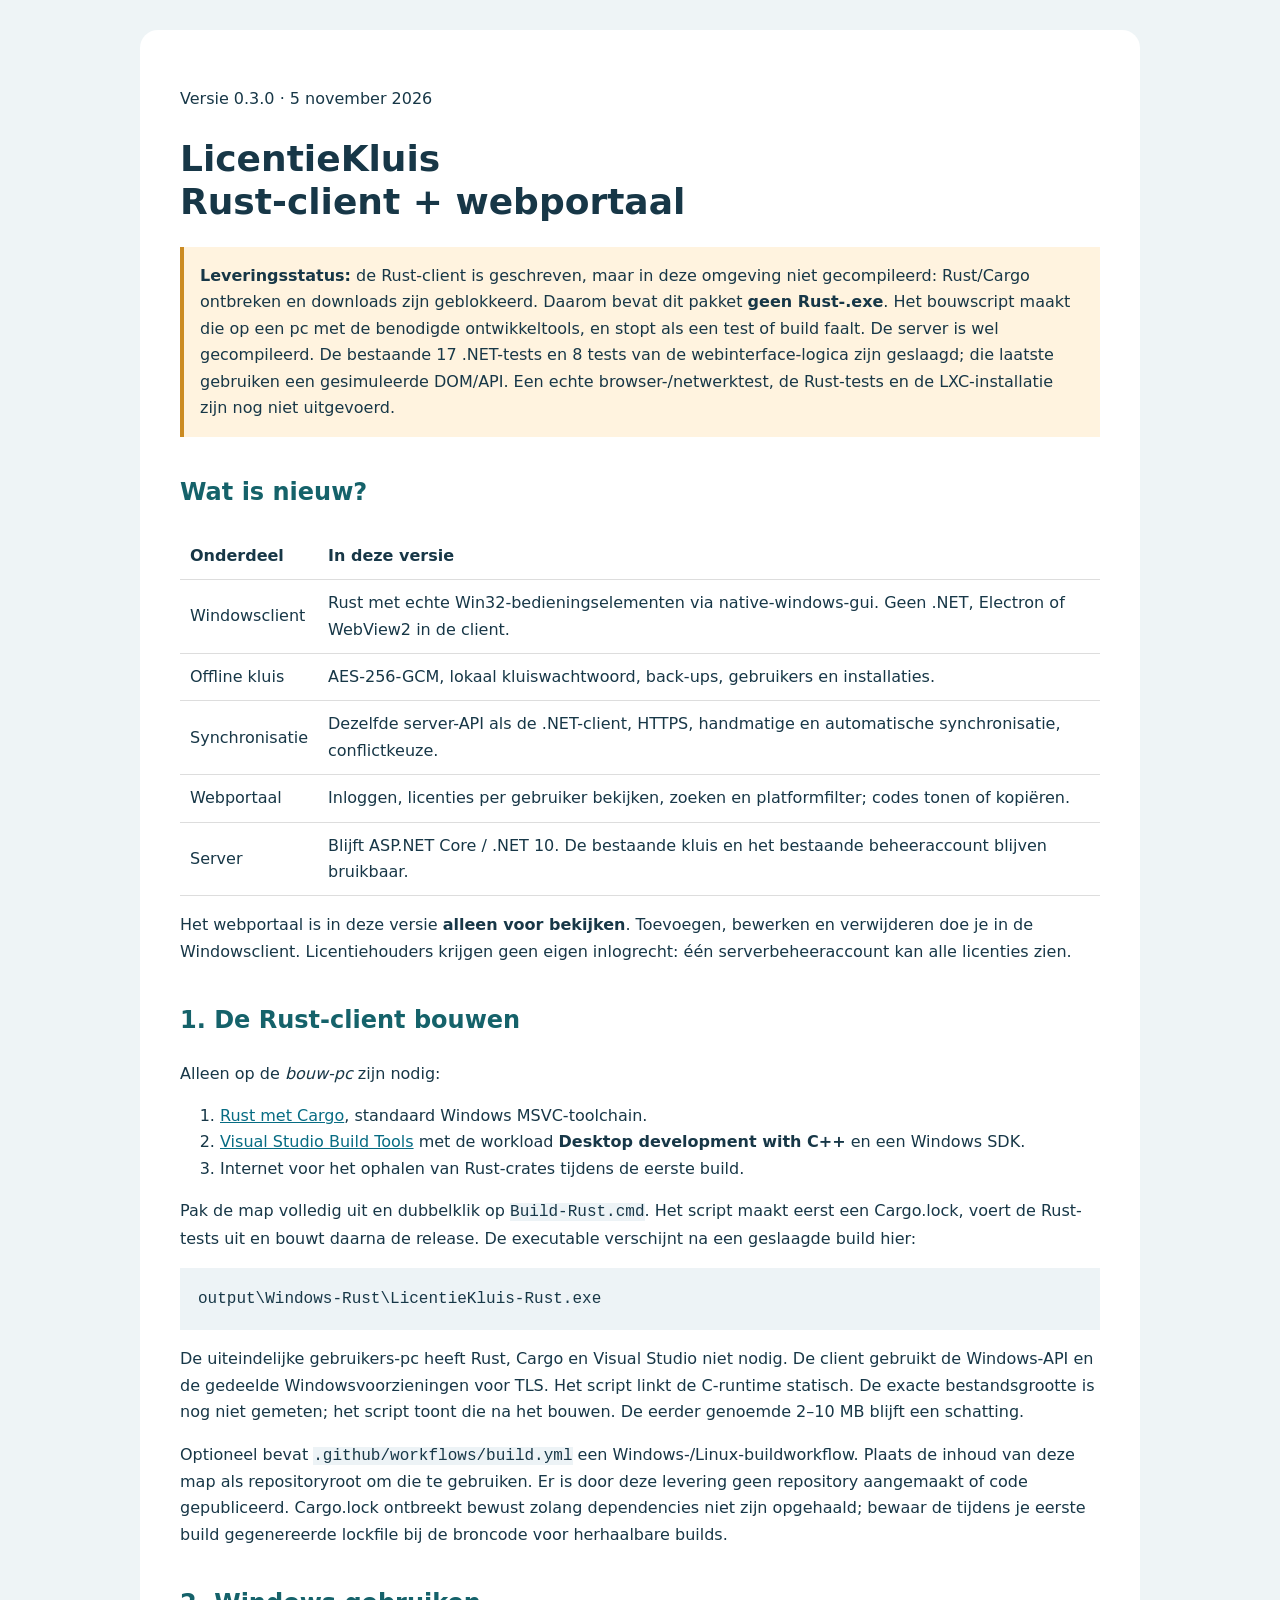
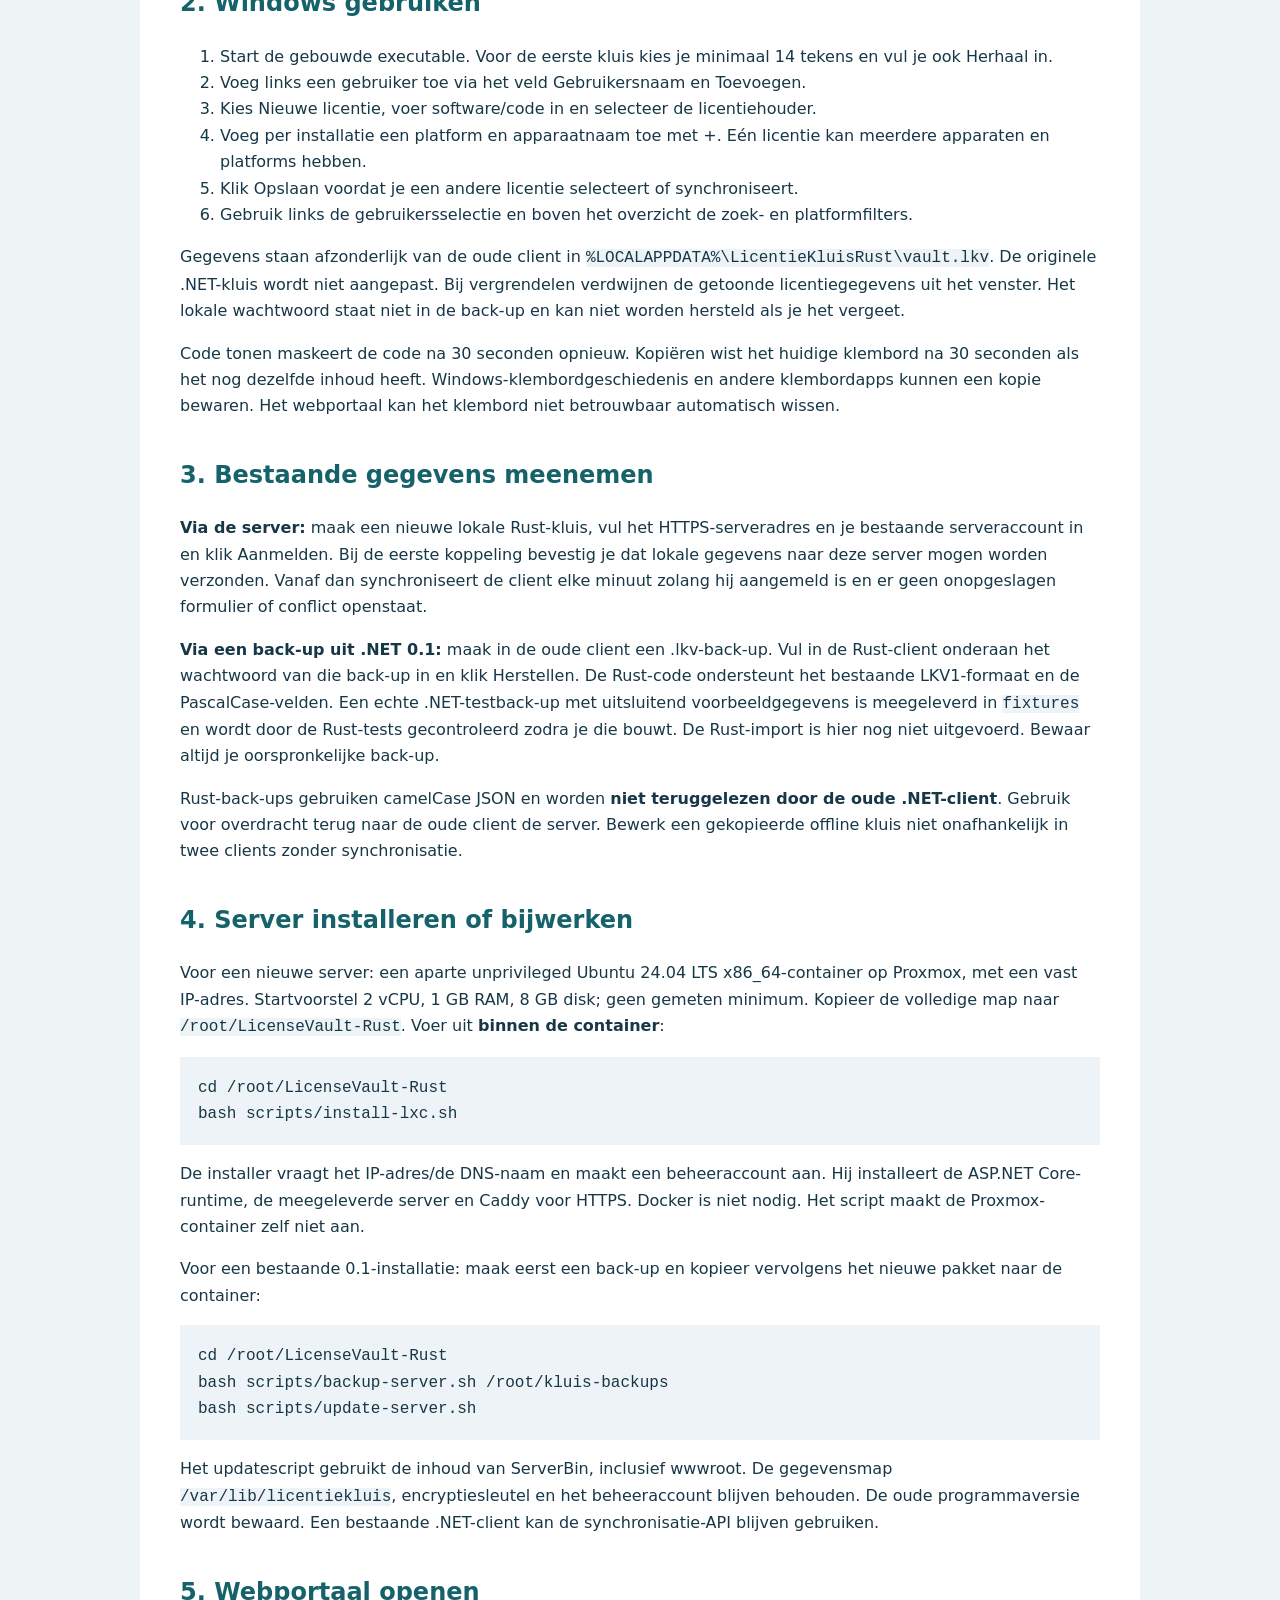
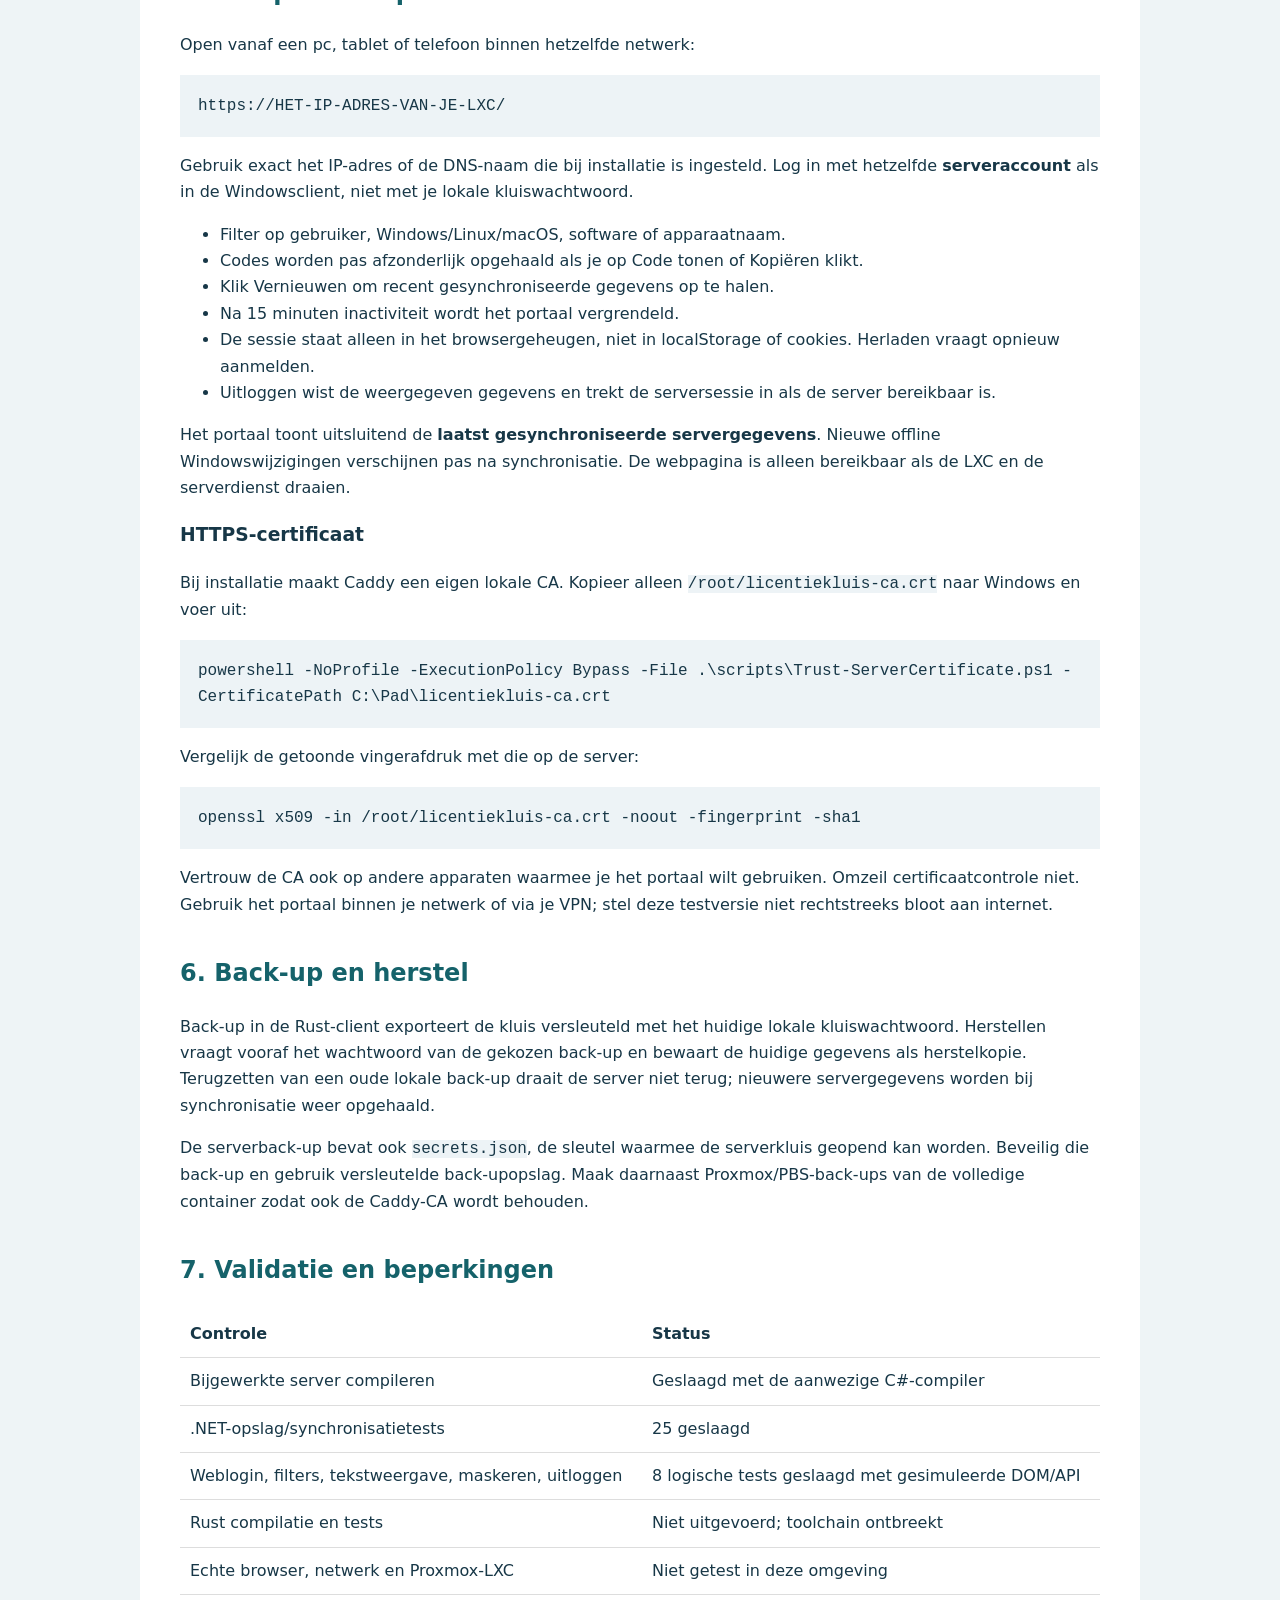
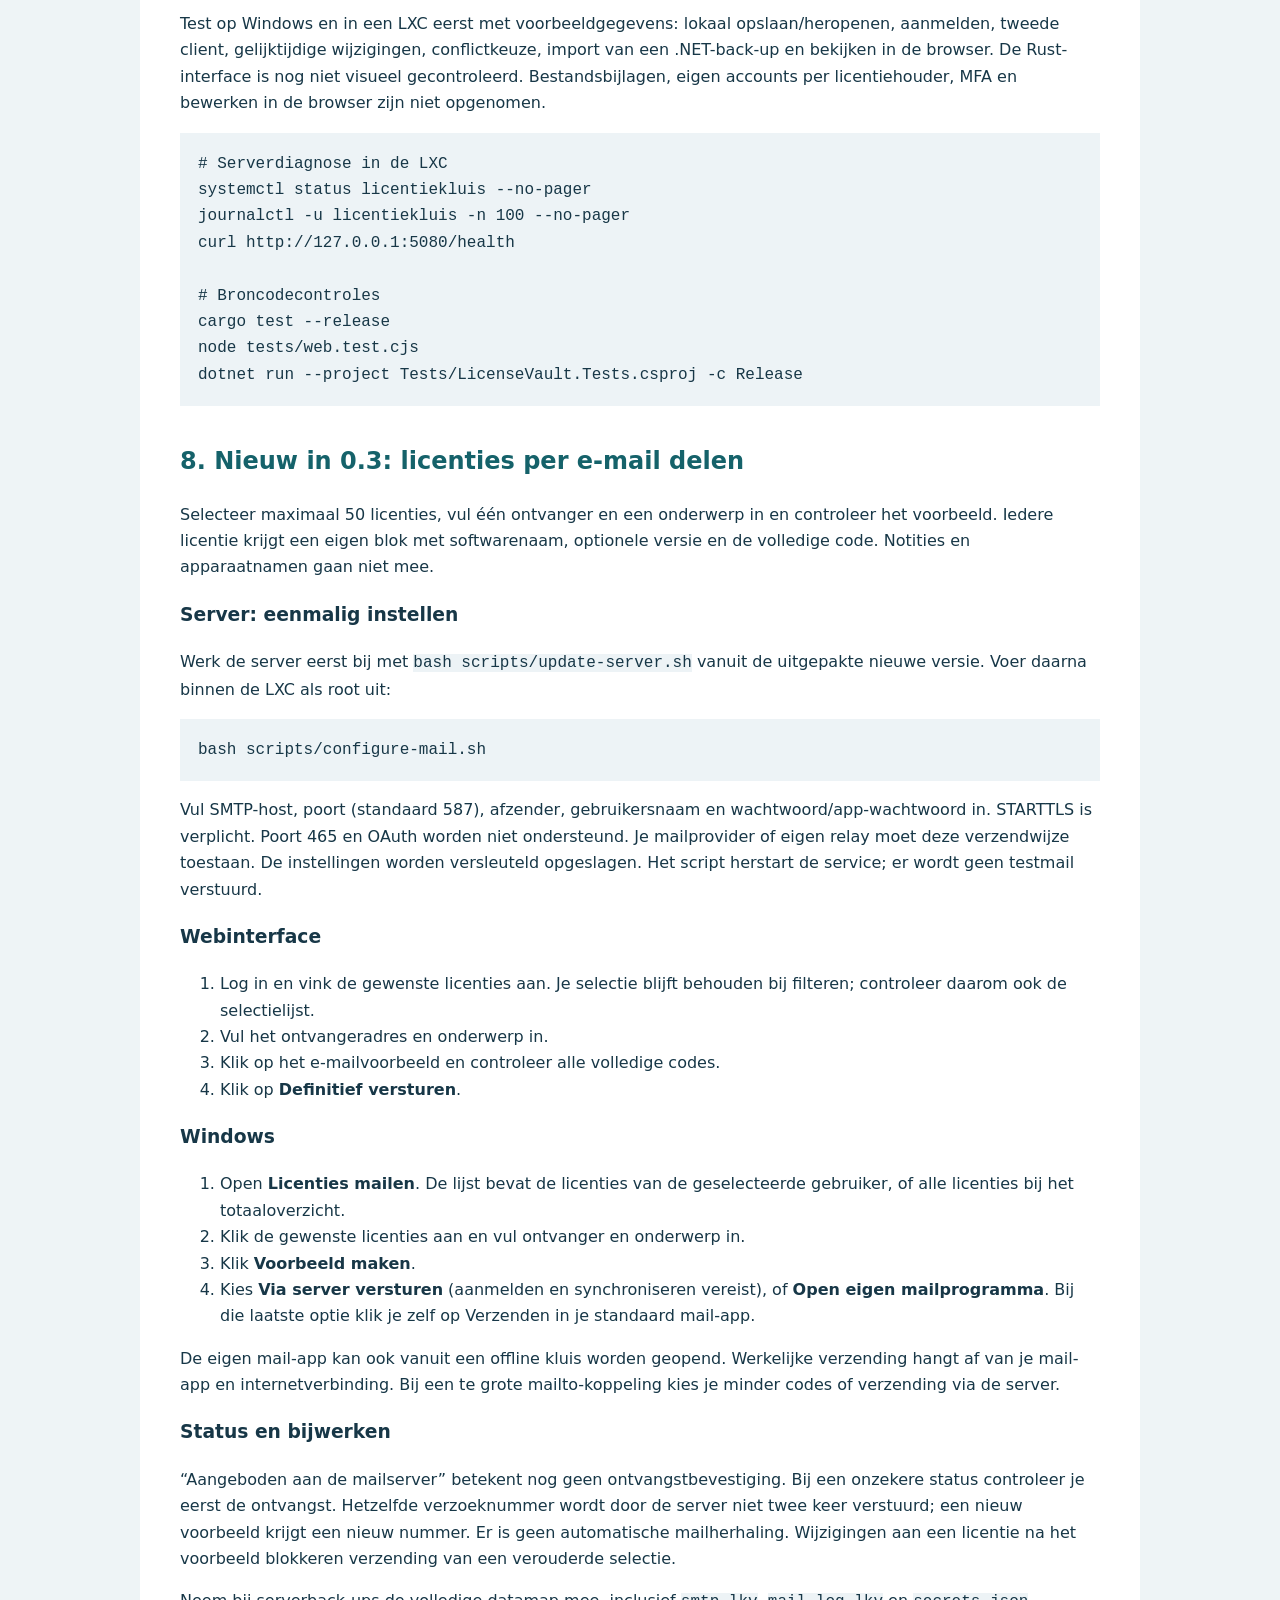
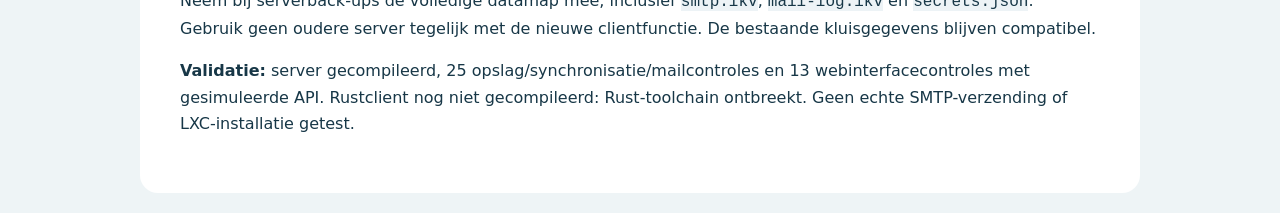
==== README.html @ fb0ccd2d "Add native client, web server and GitHub LXC install/upgrade with backup and rollback" ====
<!doctype html><html lang="nl"><meta charset="utf-8"><meta name="viewport" content="width=device-width,initial-scale=1"><title>LicentieKluis Rust + webportaal</title><style>body{font:16px/1.65 system-ui,sans-serif;color:#173747;background:#eef4f6;margin:0}main{max-width:920px;background:white;margin:30px auto;padding:40px;border-radius:18px}h1{font-size:36px;line-height:1.2}h2{margin-top:36px;color:#15626a}code,pre{font-family:Consolas,monospace;background:#edf3f6}pre{padding:18px;white-space:pre-wrap;overflow-wrap:anywhere}.note{background:#fff3df;border-left:4px solid #cb8b23;padding:16px}table{width:100%;border-collapse:collapse}td,th{border-bottom:1px solid #ddd;padding:10px;text-align:left}a{color:#076c83}</style><main>
<p>Versie 0.3.0 · 5 november 2026</p><h1>LicentieKluis<br>Rust-client + webportaal</h1>
<div class="note"><strong>Leveringsstatus:</strong> de Rust-client is geschreven, maar in deze omgeving niet gecompileerd: Rust/Cargo ontbreken en downloads zijn geblokkeerd. Daarom bevat dit pakket <strong>geen Rust-.exe</strong>. Het bouwscript maakt die op een pc met de benodigde ontwikkeltools, en stopt als een test of build faalt. De server is wel gecompileerd. De bestaande 17 .NET-tests en 8 tests van de webinterface-logica zijn geslaagd; die laatste gebruiken een gesimuleerde DOM/API. Een echte browser-/netwerktest, de Rust-tests en de LXC-installatie zijn nog niet uitgevoerd.</div>
<h2>Wat is nieuw?</h2><table><tr><th>Onderdeel</th><th>In deze versie</th></tr><tr><td>Windowsclient</td><td>Rust met echte Win32-bedieningselementen via native-windows-gui. Geen .NET, Electron of WebView2 in de client.</td></tr><tr><td>Offline kluis</td><td>AES-256-GCM, lokaal kluiswachtwoord, back-ups, gebruikers en installaties.</td></tr><tr><td>Synchronisatie</td><td>Dezelfde server-API als de .NET-client, HTTPS, handmatige en automatische synchronisatie, conflictkeuze.</td></tr><tr><td>Webportaal</td><td>Inloggen, licenties per gebruiker bekijken, zoeken en platformfilter; codes tonen of kopiëren.</td></tr><tr><td>Server</td><td>Blijft ASP.NET Core / .NET 10. De bestaande kluis en het bestaande beheeraccount blijven bruikbaar.</td></tr></table>
<p>Het webportaal is in deze versie <strong>alleen voor bekijken</strong>. Toevoegen, bewerken en verwijderen doe je in de Windowsclient. Licentiehouders krijgen geen eigen inlogrecht: één serverbeheeraccount kan alle licenties zien.</p>
<h2>1. De Rust-client bouwen</h2><p>Alleen op de <em>bouw-pc</em> zijn nodig:</p><ol><li><a href="https://rustup.rs">Rust met Cargo</a>, standaard Windows MSVC-toolchain.</li><li><a href="https://visualstudio.microsoft.com/visual-cpp-build-tools/">Visual Studio Build Tools</a> met de workload <strong>Desktop development with C++</strong> en een Windows SDK.</li><li>Internet voor het ophalen van Rust-crates tijdens de eerste build.</li></ol><p>Pak de map volledig uit en dubbelklik op <code>Build-Rust.cmd</code>. Het script maakt eerst een Cargo.lock, voert de Rust-tests uit en bouwt daarna de release. De executable verschijnt na een geslaagde build hier:</p><pre>output\Windows-Rust\LicentieKluis-Rust.exe</pre><p>De uiteindelijke gebruikers-pc heeft Rust, Cargo en Visual Studio niet nodig. De client gebruikt de Windows-API en de gedeelde Windowsvoorzieningen voor TLS. Het script linkt de C-runtime statisch. De exacte bestandsgrootte is nog niet gemeten; het script toont die na het bouwen. De eerder genoemde 2–10 MB blijft een schatting.</p>
<p>Optioneel bevat <code>.github/workflows/build.yml</code> een Windows-/Linux-buildworkflow. Plaats de inhoud van deze map als repositoryroot om die te gebruiken. Er is door deze levering geen repository aangemaakt of code gepubliceerd. Cargo.lock ontbreekt bewust zolang dependencies niet zijn opgehaald; bewaar de tijdens je eerste build gegenereerde lockfile bij de broncode voor herhaalbare builds.</p>
<h2>2. Windows gebruiken</h2><ol><li>Start de gebouwde executable. Voor de eerste kluis kies je minimaal 14 tekens en vul je ook Herhaal in.</li><li>Voeg links een gebruiker toe via het veld Gebruikersnaam en Toevoegen.</li><li>Kies Nieuwe licentie, voer software/code in en selecteer de licentiehouder.</li><li>Voeg per installatie een platform en apparaatnaam toe met +. Eén licentie kan meerdere apparaten en platforms hebben.</li><li>Klik Opslaan voordat je een andere licentie selecteert of synchroniseert.</li><li>Gebruik links de gebruikersselectie en boven het overzicht de zoek- en platformfilters.</li></ol><p>Gegevens staan afzonderlijk van de oude client in <code>%LOCALAPPDATA%\LicentieKluisRust\vault.lkv</code>. De originele .NET-kluis wordt niet aangepast. Bij vergrendelen verdwijnen de getoonde licentiegegevens uit het venster. Het lokale wachtwoord staat niet in de back-up en kan niet worden hersteld als je het vergeet.</p>
<p>Code tonen maskeert de code na 30 seconden opnieuw. Kopiëren wist het huidige klembord na 30 seconden als het nog dezelfde inhoud heeft. Windows-klembordgeschiedenis en andere klembordapps kunnen een kopie bewaren. Het webportaal kan het klembord niet betrouwbaar automatisch wissen.</p>
<h2>3. Bestaande gegevens meenemen</h2><p><strong>Via de server:</strong> maak een nieuwe lokale Rust-kluis, vul het HTTPS-serveradres en je bestaande serveraccount in en klik Aanmelden. Bij de eerste koppeling bevestig je dat lokale gegevens naar deze server mogen worden verzonden. Vanaf dan synchroniseert de client elke minuut zolang hij aangemeld is en er geen onopgeslagen formulier of conflict openstaat.</p><p><strong>Via een back-up uit .NET 0.1:</strong> maak in de oude client een .lkv-back-up. Vul in de Rust-client onderaan het wachtwoord van die back-up in en klik Herstellen. De Rust-code ondersteunt het bestaande LKV1-formaat en de PascalCase-velden. Een echte .NET-testback-up met uitsluitend voorbeeldgegevens is meegeleverd in <code>fixtures</code> en wordt door de Rust-tests gecontroleerd zodra je die bouwt. De Rust-import is hier nog niet uitgevoerd. Bewaar altijd je oorspronkelijke back-up.</p><p>Rust-back-ups gebruiken camelCase JSON en worden <strong>niet teruggelezen door de oude .NET-client</strong>. Gebruik voor overdracht terug naar de oude client de server. Bewerk een gekopieerde offline kluis niet onafhankelijk in twee clients zonder synchronisatie.</p>
<h2>4. Server installeren of bijwerken</h2><p>Voor een nieuwe server: een aparte unprivileged Ubuntu 24.04 LTS x86_64-container op Proxmox, met een vast IP-adres. Startvoorstel 2 vCPU, 1 GB RAM, 8 GB disk; geen gemeten minimum. Kopieer de volledige map naar <code>/root/LicenseVault-Rust</code>. Voer uit <strong>binnen de container</strong>:</p><pre>cd /root/LicenseVault-Rust
bash scripts/install-lxc.sh</pre><p>De installer vraagt het IP-adres/de DNS-naam en maakt een beheeraccount aan. Hij installeert de ASP.NET Core-runtime, de meegeleverde server en Caddy voor HTTPS. Docker is niet nodig. Het script maakt de Proxmox-container zelf niet aan.</p>
<p>Voor een bestaande 0.1-installatie: maak eerst een back-up en kopieer vervolgens het nieuwe pakket naar de container:</p><pre>cd /root/LicenseVault-Rust
bash scripts/backup-server.sh /root/kluis-backups
bash scripts/update-server.sh</pre><p>Het updatescript gebruikt de inhoud van ServerBin, inclusief wwwroot. De gegevensmap <code>/var/lib/licentiekluis</code>, encryptiesleutel en het beheeraccount blijven behouden. De oude programmaversie wordt bewaard. Een bestaande .NET-client kan de synchronisatie-API blijven gebruiken.</p>
<h2>5. Webportaal openen</h2><p>Open vanaf een pc, tablet of telefoon binnen hetzelfde netwerk:</p><pre>https://HET-IP-ADRES-VAN-JE-LXC/</pre><p>Gebruik exact het IP-adres of de DNS-naam die bij installatie is ingesteld. Log in met hetzelfde <strong>serveraccount</strong> als in de Windowsclient, niet met je lokale kluiswachtwoord.</p><ul><li>Filter op gebruiker, Windows/Linux/macOS, software of apparaatnaam.</li><li>Codes worden pas afzonderlijk opgehaald als je op Code tonen of Kopiëren klikt.</li><li>Klik Vernieuwen om recent gesynchroniseerde gegevens op te halen.</li><li>Na 15 minuten inactiviteit wordt het portaal vergrendeld.</li><li>De sessie staat alleen in het browsergeheugen, niet in localStorage of cookies. Herladen vraagt opnieuw aanmelden.</li><li>Uitloggen wist de weergegeven gegevens en trekt de serversessie in als de server bereikbaar is.</li></ul>
<p>Het portaal toont uitsluitend de <strong>laatst gesynchroniseerde servergegevens</strong>. Nieuwe offline Windowswijzigingen verschijnen pas na synchronisatie. De webpagina is alleen bereikbaar als de LXC en de serverdienst draaien.</p>
<h3>HTTPS-certificaat</h3><p>Bij installatie maakt Caddy een eigen lokale CA. Kopieer alleen <code>/root/licentiekluis-ca.crt</code> naar Windows en voer uit:</p><pre>powershell -NoProfile -ExecutionPolicy Bypass -File .\scripts\Trust-ServerCertificate.ps1 -CertificatePath C:\Pad\licentiekluis-ca.crt</pre><p>Vergelijk de getoonde vingerafdruk met die op de server:</p><pre>openssl x509 -in /root/licentiekluis-ca.crt -noout -fingerprint -sha1</pre><p>Vertrouw de CA ook op andere apparaten waarmee je het portaal wilt gebruiken. Omzeil certificaatcontrole niet. Gebruik het portaal binnen je netwerk of via je VPN; stel deze testversie niet rechtstreeks bloot aan internet.</p>
<h2>6. Back-up en herstel</h2><p>Back-up in de Rust-client exporteert de kluis versleuteld met het huidige lokale kluiswachtwoord. Herstellen vraagt vooraf het wachtwoord van de gekozen back-up en bewaart de huidige gegevens als herstelkopie. Terugzetten van een oude lokale back-up draait de server niet terug; nieuwere servergegevens worden bij synchronisatie weer opgehaald.</p><p>De serverback-up bevat ook <code>secrets.json</code>, de sleutel waarmee de serverkluis geopend kan worden. Beveilig die back-up en gebruik versleutelde back-upopslag. Maak daarnaast Proxmox/PBS-back-ups van de volledige container zodat ook de Caddy-CA wordt behouden.</p>
<h2>7. Validatie en beperkingen</h2><table><tr><th>Controle</th><th>Status</th></tr><tr><td>Bijgewerkte server compileren</td><td>Geslaagd met de aanwezige C#-compiler</td></tr><tr><td>.NET-opslag/synchronisatietests</td><td>25 geslaagd</td></tr><tr><td>Weblogin, filters, tekstweergave, maskeren, uitloggen</td><td>8 logische tests geslaagd met gesimuleerde DOM/API</td></tr><tr><td>Rust compilatie en tests</td><td>Niet uitgevoerd; toolchain ontbreekt</td></tr><tr><td>Echte browser, netwerk en Proxmox-LXC</td><td>Niet getest in deze omgeving</td></tr></table>
<p>Test op Windows en in een LXC eerst met voorbeeldgegevens: lokaal opslaan/heropenen, aanmelden, tweede client, gelijktijdige wijzigingen, conflictkeuze, import van een .NET-back-up en bekijken in de browser. De Rust-interface is nog niet visueel gecontroleerd. Bestandsbijlagen, eigen accounts per licentiehouder, MFA en bewerken in de browser zijn niet opgenomen.</p>
<pre># Serverdiagnose in de LXC
systemctl status licentiekluis --no-pager
journalctl -u licentiekluis -n 100 --no-pager
curl http://127.0.0.1:5080/health

# Broncodecontroles
cargo test --release
node tests/web.test.cjs
dotnet run --project Tests/LicenseVault.Tests.csproj -c Release</pre>
<h2>8. Nieuw in 0.3: licenties per e-mail delen</h2>
<p>Selecteer maximaal 50 licenties, vul één ontvanger en een onderwerp in en controleer het voorbeeld. Iedere licentie krijgt een eigen blok met softwarenaam, optionele versie en de volledige code. Notities en apparaatnamen gaan niet mee.</p>
<h3>Server: eenmalig instellen</h3><p>Werk de server eerst bij met <code>bash scripts/update-server.sh</code> vanuit de uitgepakte nieuwe versie. Voer daarna binnen de LXC als root uit:</p><pre>bash scripts/configure-mail.sh</pre>
<p>Vul SMTP-host, poort (standaard 587), afzender, gebruikersnaam en wachtwoord/app-wachtwoord in. STARTTLS is verplicht. Poort 465 en OAuth worden niet ondersteund. Je mailprovider of eigen relay moet deze verzendwijze toestaan. De instellingen worden versleuteld opgeslagen. Het script herstart de service; er wordt geen testmail verstuurd.</p>
<h3>Webinterface</h3><ol><li>Log in en vink de gewenste licenties aan. Je selectie blijft behouden bij filteren; controleer daarom ook de selectielijst.</li><li>Vul het ontvangeradres en onderwerp in.</li><li>Klik op het e-mailvoorbeeld en controleer alle volledige codes.</li><li>Klik op <b>Definitief versturen</b>.</li></ol>
<h3>Windows</h3><ol><li>Open <b>Licenties mailen</b>. De lijst bevat de licenties van de geselecteerde gebruiker, of alle licenties bij het totaaloverzicht.</li><li>Klik de gewenste licenties aan en vul ontvanger en onderwerp in.</li><li>Klik <b>Voorbeeld maken</b>.</li><li>Kies <b>Via server versturen</b> (aanmelden en synchroniseren vereist), of <b>Open eigen mailprogramma</b>. Bij die laatste optie klik je zelf op Verzenden in je standaard mail-app.</li></ol>
<p>De eigen mail-app kan ook vanuit een offline kluis worden geopend. Werkelijke verzending hangt af van je mail-app en internetverbinding. Bij een te grote mailto-koppeling kies je minder codes of verzending via de server.</p>
<h3>Status en bijwerken</h3><p>“Aangeboden aan de mailserver” betekent nog geen ontvangstbevestiging. Bij een onzekere status controleer je eerst de ontvangst. Hetzelfde verzoeknummer wordt door de server niet twee keer verstuurd; een nieuw voorbeeld krijgt een nieuw nummer. Er is geen automatische mailherhaling. Wijzigingen aan een licentie na het voorbeeld blokkeren verzending van een verouderde selectie.</p>
<p>Neem bij serverback-ups de volledige datamap mee, inclusief <code>smtp.lkv</code>, <code>mail-log.lkv</code> en <code>secrets.json</code>. Gebruik geen oudere server tegelijk met de nieuwe clientfunctie. De bestaande kluisgegevens blijven compatibel.</p>
<p><b>Validatie:</b> server gecompileerd, 25 opslag/synchronisatie/mailcontroles en 13 webinterfacecontroles met gesimuleerde API. Rustclient nog niet gecompileerd: Rust-toolchain ontbreekt. Geen echte SMTP-verzending of LXC-installatie getest.</p>
</main></html>
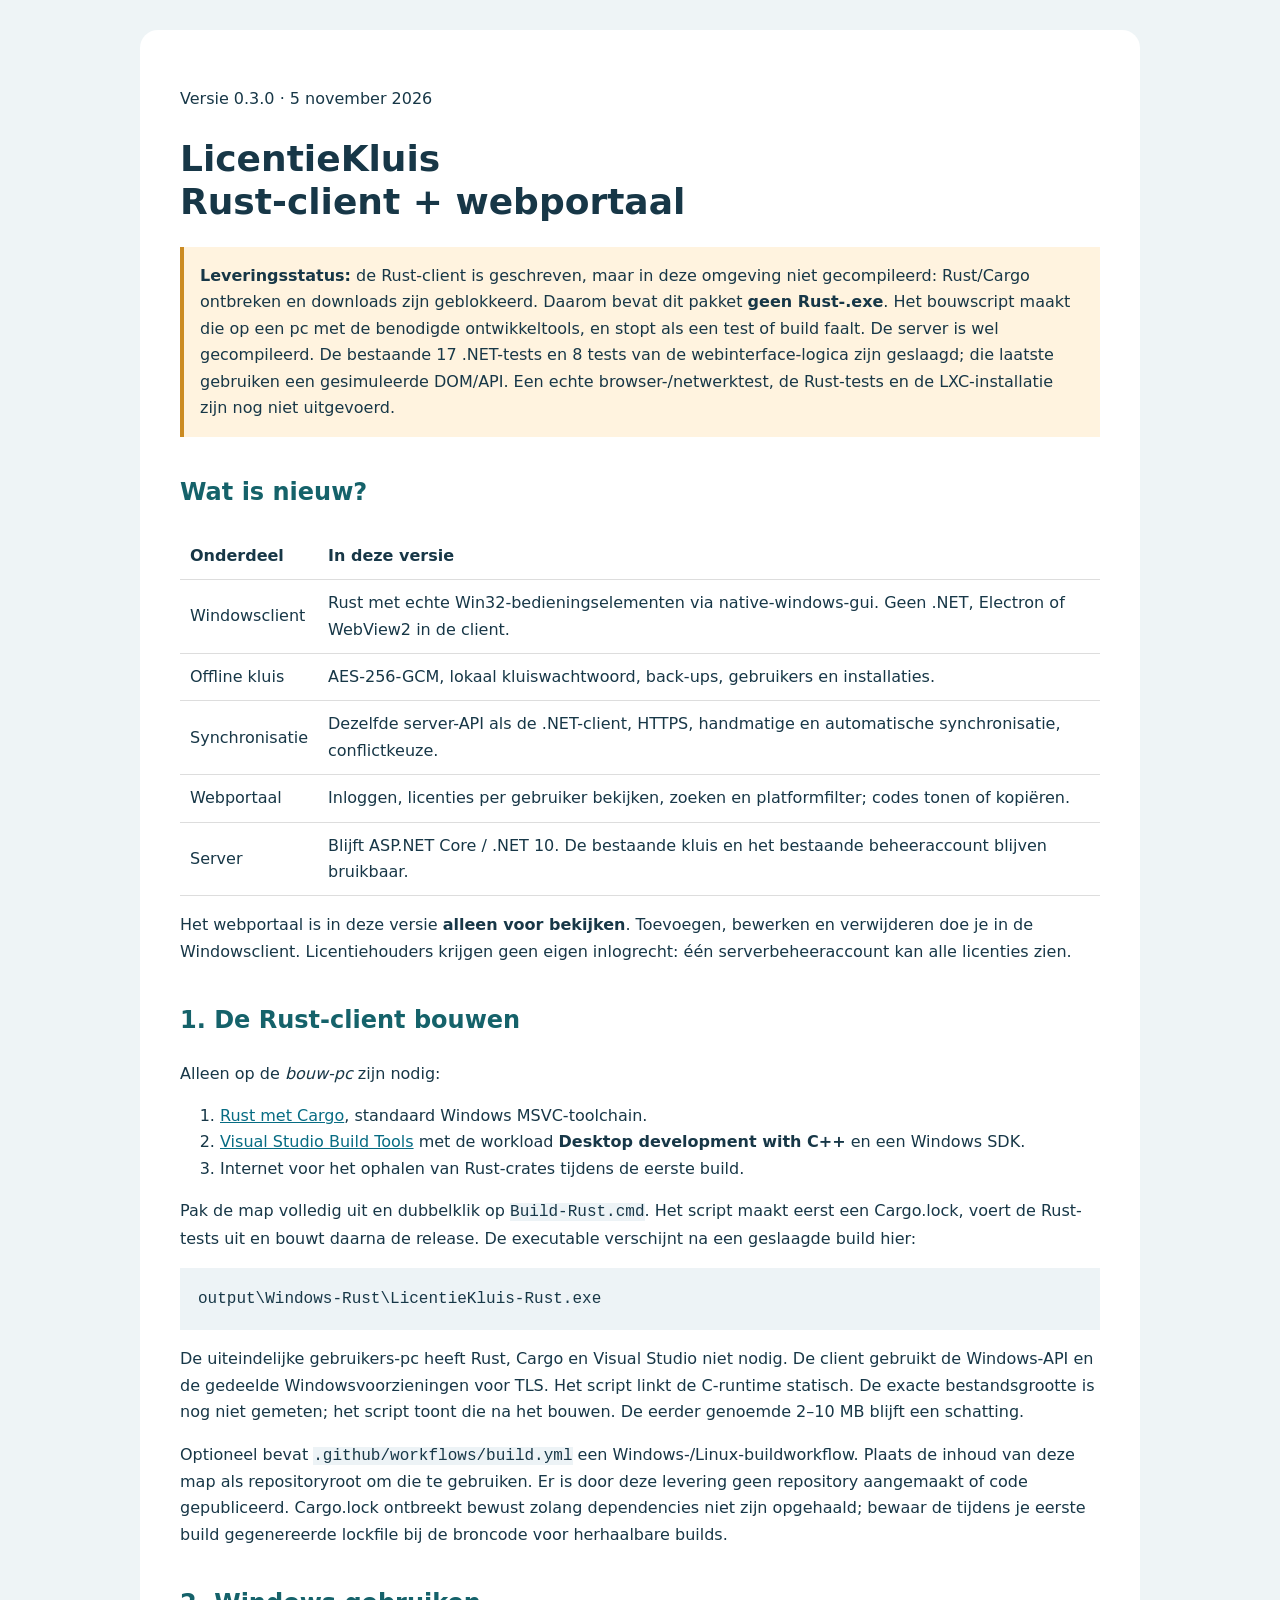
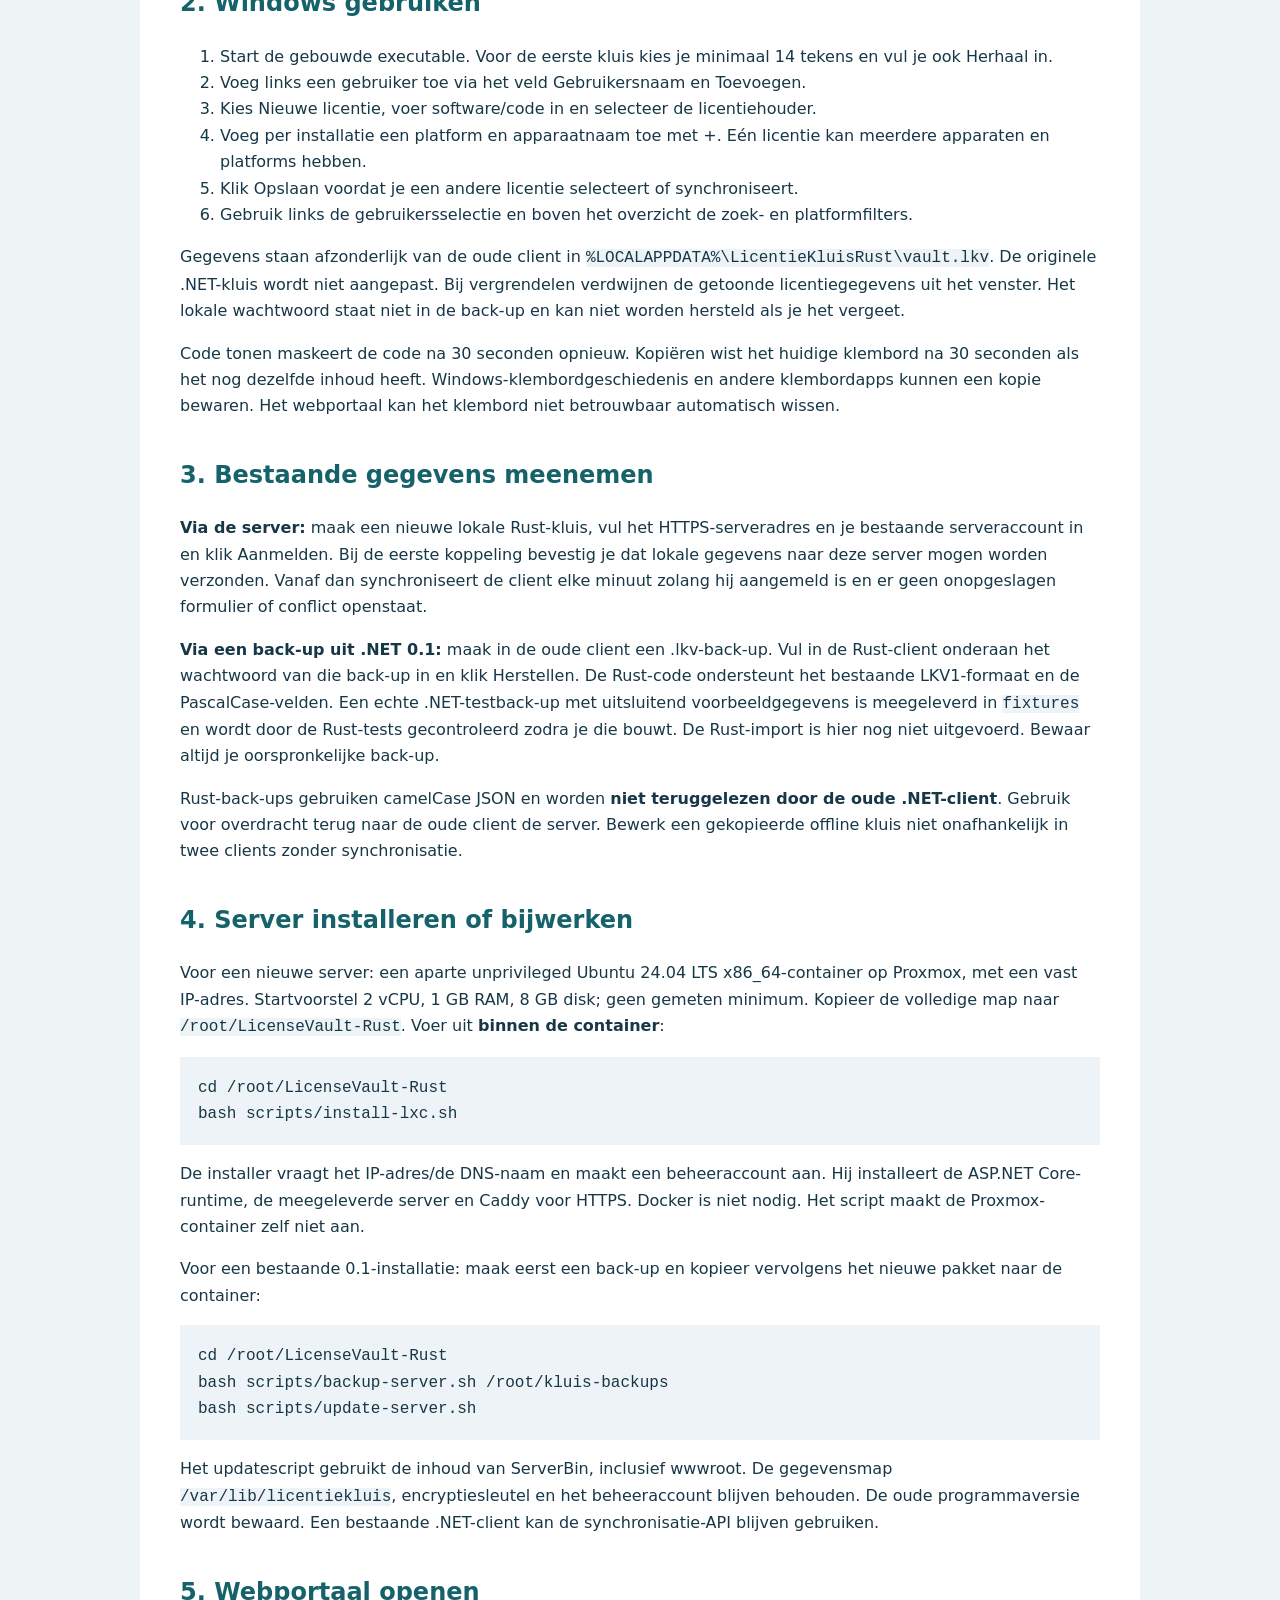
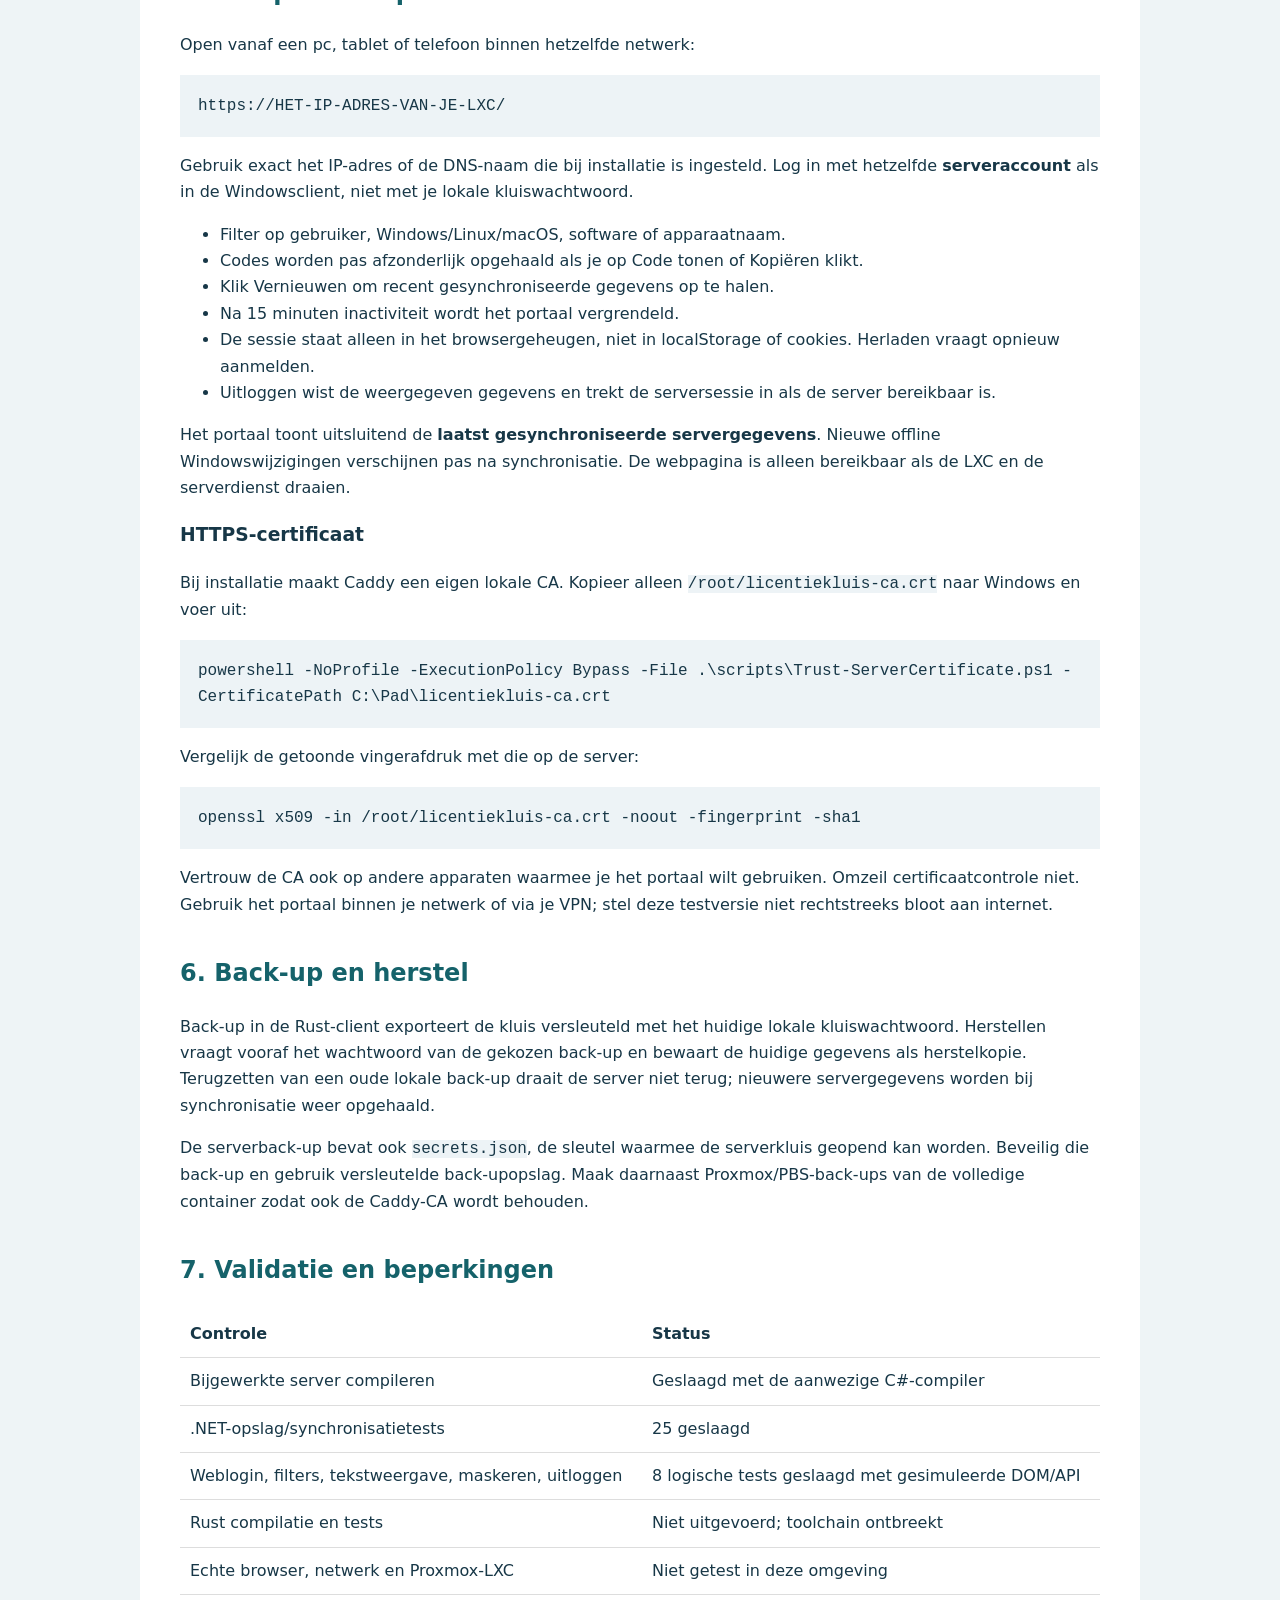
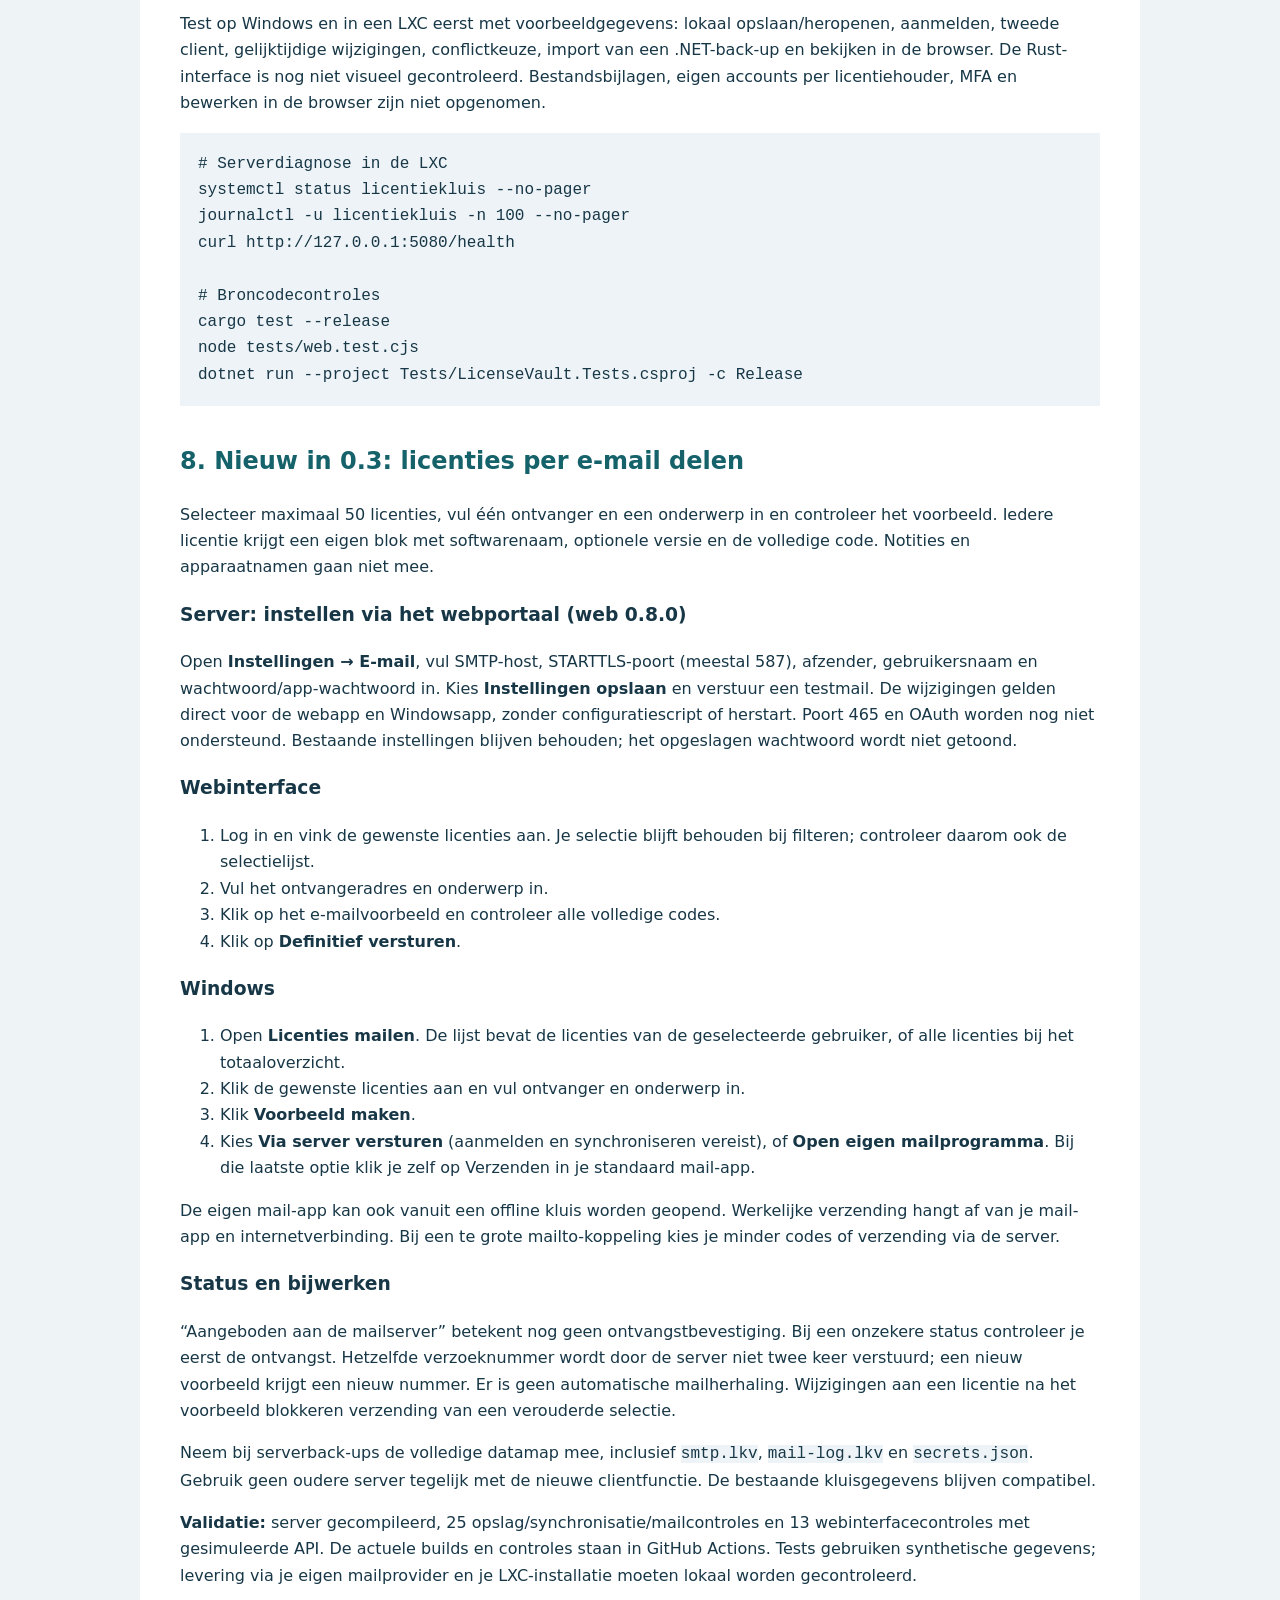
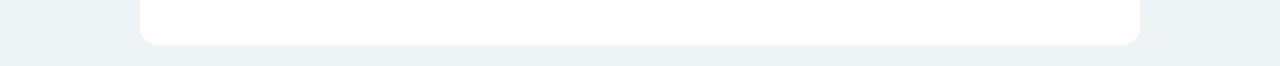
==== commit 6bb710c5: "feat(settings): configure and test server email from a dedicated settings page" ====
--- a/README.html
+++ b/README.html
@@ -1,41 +1,40 @@
-<!doctype html><html lang="nl"><meta charset="utf-8"><meta name="viewport" content="width=device-width,initial-scale=1"><title>LicentieKluis Rust + webportaal</title><style>body{font:16px/1.65 system-ui,sans-serif;color:#173747;background:#eef4f6;margin:0}main{max-width:920px;background:white;margin:30px auto;padding:40px;border-radius:18px}h1{font-size:36px;line-height:1.2}h2{margin-top:36px;color:#15626a}code,pre{font-family:Consolas,monospace;background:#edf3f6}pre{padding:18px;white-space:pre-wrap;overflow-wrap:anywhere}.note{background:#fff3df;border-left:4px solid #cb8b23;padding:16px}table{width:100%;border-collapse:collapse}td,th{border-bottom:1px solid #ddd;padding:10px;text-align:left}a{color:#076c83}</style><main>
-<p>Versie 0.3.0 · 5 november 2026</p><h1>LicentieKluis<br>Rust-client + webportaal</h1>
-<div class="note"><strong>Leveringsstatus:</strong> de Rust-client is geschreven, maar in deze omgeving niet gecompileerd: Rust/Cargo ontbreken en downloads zijn geblokkeerd. Daarom bevat dit pakket <strong>geen Rust-.exe</strong>. Het bouwscript maakt die op een pc met de benodigde ontwikkeltools, en stopt als een test of build faalt. De server is wel gecompileerd. De bestaande 17 .NET-tests en 8 tests van de webinterface-logica zijn geslaagd; die laatste gebruiken een gesimuleerde DOM/API. Een echte browser-/netwerktest, de Rust-tests en de LXC-installatie zijn nog niet uitgevoerd.</div>
-<h2>Wat is nieuw?</h2><table><tr><th>Onderdeel</th><th>In deze versie</th></tr><tr><td>Windowsclient</td><td>Rust met echte Win32-bedieningselementen via native-windows-gui. Geen .NET, Electron of WebView2 in de client.</td></tr><tr><td>Offline kluis</td><td>AES-256-GCM, lokaal kluiswachtwoord, back-ups, gebruikers en installaties.</td></tr><tr><td>Synchronisatie</td><td>Dezelfde server-API als de .NET-client, HTTPS, handmatige en automatische synchronisatie, conflictkeuze.</td></tr><tr><td>Webportaal</td><td>Inloggen, licenties per gebruiker bekijken, zoeken en platformfilter; codes tonen of kopiëren.</td></tr><tr><td>Server</td><td>Blijft ASP.NET Core / .NET 10. De bestaande kluis en het bestaande beheeraccount blijven bruikbaar.</td></tr></table>
-<p>Het webportaal is in deze versie <strong>alleen voor bekijken</strong>. Toevoegen, bewerken en verwijderen doe je in de Windowsclient. Licentiehouders krijgen geen eigen inlogrecht: één serverbeheeraccount kan alle licenties zien.</p>
-<h2>1. De Rust-client bouwen</h2><p>Alleen op de <em>bouw-pc</em> zijn nodig:</p><ol><li><a href="https://rustup.rs">Rust met Cargo</a>, standaard Windows MSVC-toolchain.</li><li><a href="https://visualstudio.microsoft.com/visual-cpp-build-tools/">Visual Studio Build Tools</a> met de workload <strong>Desktop development with C++</strong> en een Windows SDK.</li><li>Internet voor het ophalen van Rust-crates tijdens de eerste build.</li></ol><p>Pak de map volledig uit en dubbelklik op <code>Build-Rust.cmd</code>. Het script maakt eerst een Cargo.lock, voert de Rust-tests uit en bouwt daarna de release. De executable verschijnt na een geslaagde build hier:</p><pre>output\Windows-Rust\LicentieKluis-Rust.exe</pre><p>De uiteindelijke gebruikers-pc heeft Rust, Cargo en Visual Studio niet nodig. De client gebruikt de Windows-API en de gedeelde Windowsvoorzieningen voor TLS. Het script linkt de C-runtime statisch. De exacte bestandsgrootte is nog niet gemeten; het script toont die na het bouwen. De eerder genoemde 2–10 MB blijft een schatting.</p>
-<p>Optioneel bevat <code>.github/workflows/build.yml</code> een Windows-/Linux-buildworkflow. Plaats de inhoud van deze map als repositoryroot om die te gebruiken. Er is door deze levering geen repository aangemaakt of code gepubliceerd. Cargo.lock ontbreekt bewust zolang dependencies niet zijn opgehaald; bewaar de tijdens je eerste build gegenereerde lockfile bij de broncode voor herhaalbare builds.</p>
-<h2>2. Windows gebruiken</h2><ol><li>Start de gebouwde executable. Voor de eerste kluis kies je minimaal 14 tekens en vul je ook Herhaal in.</li><li>Voeg links een gebruiker toe via het veld Gebruikersnaam en Toevoegen.</li><li>Kies Nieuwe licentie, voer software/code in en selecteer de licentiehouder.</li><li>Voeg per installatie een platform en apparaatnaam toe met +. Eén licentie kan meerdere apparaten en platforms hebben.</li><li>Klik Opslaan voordat je een andere licentie selecteert of synchroniseert.</li><li>Gebruik links de gebruikersselectie en boven het overzicht de zoek- en platformfilters.</li></ol><p>Gegevens staan afzonderlijk van de oude client in <code>%LOCALAPPDATA%\LicentieKluisRust\vault.lkv</code>. De originele .NET-kluis wordt niet aangepast. Bij vergrendelen verdwijnen de getoonde licentiegegevens uit het venster. Het lokale wachtwoord staat niet in de back-up en kan niet worden hersteld als je het vergeet.</p>
-<p>Code tonen maskeert de code na 30 seconden opnieuw. Kopiëren wist het huidige klembord na 30 seconden als het nog dezelfde inhoud heeft. Windows-klembordgeschiedenis en andere klembordapps kunnen een kopie bewaren. Het webportaal kan het klembord niet betrouwbaar automatisch wissen.</p>
-<h2>3. Bestaande gegevens meenemen</h2><p><strong>Via de server:</strong> maak een nieuwe lokale Rust-kluis, vul het HTTPS-serveradres en je bestaande serveraccount in en klik Aanmelden. Bij de eerste koppeling bevestig je dat lokale gegevens naar deze server mogen worden verzonden. Vanaf dan synchroniseert de client elke minuut zolang hij aangemeld is en er geen onopgeslagen formulier of conflict openstaat.</p><p><strong>Via een back-up uit .NET 0.1:</strong> maak in de oude client een .lkv-back-up. Vul in de Rust-client onderaan het wachtwoord van die back-up in en klik Herstellen. De Rust-code ondersteunt het bestaande LKV1-formaat en de PascalCase-velden. Een echte .NET-testback-up met uitsluitend voorbeeldgegevens is meegeleverd in <code>fixtures</code> en wordt door de Rust-tests gecontroleerd zodra je die bouwt. De Rust-import is hier nog niet uitgevoerd. Bewaar altijd je oorspronkelijke back-up.</p><p>Rust-back-ups gebruiken camelCase JSON en worden <strong>niet teruggelezen door de oude .NET-client</strong>. Gebruik voor overdracht terug naar de oude client de server. Bewerk een gekopieerde offline kluis niet onafhankelijk in twee clients zonder synchronisatie.</p>
-<h2>4. Server installeren of bijwerken</h2><p>Voor een nieuwe server: een aparte unprivileged Ubuntu 24.04 LTS x86_64-container op Proxmox, met een vast IP-adres. Startvoorstel 2 vCPU, 1 GB RAM, 8 GB disk; geen gemeten minimum. Kopieer de volledige map naar <code>/root/LicenseVault-Rust</code>. Voer uit <strong>binnen de container</strong>:</p><pre>cd /root/LicenseVault-Rust
-bash scripts/install-lxc.sh</pre><p>De installer vraagt het IP-adres/de DNS-naam en maakt een beheeraccount aan. Hij installeert de ASP.NET Core-runtime, de meegeleverde server en Caddy voor HTTPS. Docker is niet nodig. Het script maakt de Proxmox-container zelf niet aan.</p>
-<p>Voor een bestaande 0.1-installatie: maak eerst een back-up en kopieer vervolgens het nieuwe pakket naar de container:</p><pre>cd /root/LicenseVault-Rust
-bash scripts/backup-server.sh /root/kluis-backups
-bash scripts/update-server.sh</pre><p>Het updatescript gebruikt de inhoud van ServerBin, inclusief wwwroot. De gegevensmap <code>/var/lib/licentiekluis</code>, encryptiesleutel en het beheeraccount blijven behouden. De oude programmaversie wordt bewaard. Een bestaande .NET-client kan de synchronisatie-API blijven gebruiken.</p>
-<h2>5. Webportaal openen</h2><p>Open vanaf een pc, tablet of telefoon binnen hetzelfde netwerk:</p><pre>https://HET-IP-ADRES-VAN-JE-LXC/</pre><p>Gebruik exact het IP-adres of de DNS-naam die bij installatie is ingesteld. Log in met hetzelfde <strong>serveraccount</strong> als in de Windowsclient, niet met je lokale kluiswachtwoord.</p><ul><li>Filter op gebruiker, Windows/Linux/macOS, software of apparaatnaam.</li><li>Codes worden pas afzonderlijk opgehaald als je op Code tonen of Kopiëren klikt.</li><li>Klik Vernieuwen om recent gesynchroniseerde gegevens op te halen.</li><li>Na 15 minuten inactiviteit wordt het portaal vergrendeld.</li><li>De sessie staat alleen in het browsergeheugen, niet in localStorage of cookies. Herladen vraagt opnieuw aanmelden.</li><li>Uitloggen wist de weergegeven gegevens en trekt de serversessie in als de server bereikbaar is.</li></ul>
-<p>Het portaal toont uitsluitend de <strong>laatst gesynchroniseerde servergegevens</strong>. Nieuwe offline Windowswijzigingen verschijnen pas na synchronisatie. De webpagina is alleen bereikbaar als de LXC en de serverdienst draaien.</p>
-<h3>HTTPS-certificaat</h3><p>Bij installatie maakt Caddy een eigen lokale CA. Kopieer alleen <code>/root/licentiekluis-ca.crt</code> naar Windows en voer uit:</p><pre>powershell -NoProfile -ExecutionPolicy Bypass -File .\scripts\Trust-ServerCertificate.ps1 -CertificatePath C:\Pad\licentiekluis-ca.crt</pre><p>Vergelijk de getoonde vingerafdruk met die op de server:</p><pre>openssl x509 -in /root/licentiekluis-ca.crt -noout -fingerprint -sha1</pre><p>Vertrouw de CA ook op andere apparaten waarmee je het portaal wilt gebruiken. Omzeil certificaatcontrole niet. Gebruik het portaal binnen je netwerk of via je VPN; stel deze testversie niet rechtstreeks bloot aan internet.</p>
-<h2>6. Back-up en herstel</h2><p>Back-up in de Rust-client exporteert de kluis versleuteld met het huidige lokale kluiswachtwoord. Herstellen vraagt vooraf het wachtwoord van de gekozen back-up en bewaart de huidige gegevens als herstelkopie. Terugzetten van een oude lokale back-up draait de server niet terug; nieuwere servergegevens worden bij synchronisatie weer opgehaald.</p><p>De serverback-up bevat ook <code>secrets.json</code>, de sleutel waarmee de serverkluis geopend kan worden. Beveilig die back-up en gebruik versleutelde back-upopslag. Maak daarnaast Proxmox/PBS-back-ups van de volledige container zodat ook de Caddy-CA wordt behouden.</p>
-<h2>7. Validatie en beperkingen</h2><table><tr><th>Controle</th><th>Status</th></tr><tr><td>Bijgewerkte server compileren</td><td>Geslaagd met de aanwezige C#-compiler</td></tr><tr><td>.NET-opslag/synchronisatietests</td><td>25 geslaagd</td></tr><tr><td>Weblogin, filters, tekstweergave, maskeren, uitloggen</td><td>8 logische tests geslaagd met gesimuleerde DOM/API</td></tr><tr><td>Rust compilatie en tests</td><td>Niet uitgevoerd; toolchain ontbreekt</td></tr><tr><td>Echte browser, netwerk en Proxmox-LXC</td><td>Niet getest in deze omgeving</td></tr></table>
-<p>Test op Windows en in een LXC eerst met voorbeeldgegevens: lokaal opslaan/heropenen, aanmelden, tweede client, gelijktijdige wijzigingen, conflictkeuze, import van een .NET-back-up en bekijken in de browser. De Rust-interface is nog niet visueel gecontroleerd. Bestandsbijlagen, eigen accounts per licentiehouder, MFA en bewerken in de browser zijn niet opgenomen.</p>
-<pre># Serverdiagnose in de LXC
-systemctl status licentiekluis --no-pager
-journalctl -u licentiekluis -n 100 --no-pager
-curl http://127.0.0.1:5080/health
-
-# Broncodecontroles
-cargo test --release
-node tests/web.test.cjs
-dotnet run --project Tests/LicenseVault.Tests.csproj -c Release</pre>
-<h2>8. Nieuw in 0.3: licenties per e-mail delen</h2>
-<p>Selecteer maximaal 50 licenties, vul één ontvanger en een onderwerp in en controleer het voorbeeld. Iedere licentie krijgt een eigen blok met softwarenaam, optionele versie en de volledige code. Notities en apparaatnamen gaan niet mee.</p>
-<h3>Server: eenmalig instellen</h3><p>Werk de server eerst bij met <code>bash scripts/update-server.sh</code> vanuit de uitgepakte nieuwe versie. Voer daarna binnen de LXC als root uit:</p><pre>bash scripts/configure-mail.sh</pre>
-<p>Vul SMTP-host, poort (standaard 587), afzender, gebruikersnaam en wachtwoord/app-wachtwoord in. STARTTLS is verplicht. Poort 465 en OAuth worden niet ondersteund. Je mailprovider of eigen relay moet deze verzendwijze toestaan. De instellingen worden versleuteld opgeslagen. Het script herstart de service; er wordt geen testmail verstuurd.</p>
-<h3>Webinterface</h3><ol><li>Log in en vink de gewenste licenties aan. Je selectie blijft behouden bij filteren; controleer daarom ook de selectielijst.</li><li>Vul het ontvangeradres en onderwerp in.</li><li>Klik op het e-mailvoorbeeld en controleer alle volledige codes.</li><li>Klik op <b>Definitief versturen</b>.</li></ol>
-<h3>Windows</h3><ol><li>Open <b>Licenties mailen</b>. De lijst bevat de licenties van de geselecteerde gebruiker, of alle licenties bij het totaaloverzicht.</li><li>Klik de gewenste licenties aan en vul ontvanger en onderwerp in.</li><li>Klik <b>Voorbeeld maken</b>.</li><li>Kies <b>Via server versturen</b> (aanmelden en synchroniseren vereist), of <b>Open eigen mailprogramma</b>. Bij die laatste optie klik je zelf op Verzenden in je standaard mail-app.</li></ol>
-<p>De eigen mail-app kan ook vanuit een offline kluis worden geopend. Werkelijke verzending hangt af van je mail-app en internetverbinding. Bij een te grote mailto-koppeling kies je minder codes of verzending via de server.</p>
-<h3>Status en bijwerken</h3><p>“Aangeboden aan de mailserver” betekent nog geen ontvangstbevestiging. Bij een onzekere status controleer je eerst de ontvangst. Hetzelfde verzoeknummer wordt door de server niet twee keer verstuurd; een nieuw voorbeeld krijgt een nieuw nummer. Er is geen automatische mailherhaling. Wijzigingen aan een licentie na het voorbeeld blokkeren verzending van een verouderde selectie.</p>
-<p>Neem bij serverback-ups de volledige datamap mee, inclusief <code>smtp.lkv</code>, <code>mail-log.lkv</code> en <code>secrets.json</code>. Gebruik geen oudere server tegelijk met de nieuwe clientfunctie. De bestaande kluisgegevens blijven compatibel.</p>
-<p><b>Validatie:</b> server gecompileerd, 25 opslag/synchronisatie/mailcontroles en 13 webinterfacecontroles met gesimuleerde API. Rustclient nog niet gecompileerd: Rust-toolchain ontbreekt. Geen echte SMTP-verzending of LXC-installatie getest.</p>
-</main></html>
+<!doctype html><html lang="nl"><meta charset="utf-8"><meta name="viewport" content="width=device-width,initial-scale=1"><title>LicentieKluis Rust + webportaal</title><style>body{font:16px/1.65 system-ui,sans-serif;color:#173747;background:#eef4f6;margin:0}main{max-width:920px;background:white;margin:30px auto;padding:40px;border-radius:18px}h1{font-size:36px;line-height:1.2}h2{margin-top:36px;color:#15626a}code,pre{font-family:Consolas,monospace;background:#edf3f6}pre{padding:18px;white-space:pre-wrap;overflow-wrap:anywhere}.note{background:#fff3df;border-left:4px solid #cb8b23;padding:16px}table{width:100%;border-collapse:collapse}td,th{border-bottom:1px solid #ddd;padding:10px;text-align:left}a{color:#076c83}</style><main>
+<p>Versie 0.3.0 · 5 november 2026</p><h1>LicentieKluis<br>Rust-client + webportaal</h1>
+<div class="note"><strong>Leveringsstatus:</strong> de Rust-client is geschreven, maar in deze omgeving niet gecompileerd: Rust/Cargo ontbreken en downloads zijn geblokkeerd. Daarom bevat dit pakket <strong>geen Rust-.exe</strong>. Het bouwscript maakt die op een pc met de benodigde ontwikkeltools, en stopt als een test of build faalt. De server is wel gecompileerd. De bestaande 17 .NET-tests en 8 tests van de webinterface-logica zijn geslaagd; die laatste gebruiken een gesimuleerde DOM/API. Een echte browser-/netwerktest, de Rust-tests en de LXC-installatie zijn nog niet uitgevoerd.</div>
+<h2>Wat is nieuw?</h2><table><tr><th>Onderdeel</th><th>In deze versie</th></tr><tr><td>Windowsclient</td><td>Rust met echte Win32-bedieningselementen via native-windows-gui. Geen .NET, Electron of WebView2 in de client.</td></tr><tr><td>Offline kluis</td><td>AES-256-GCM, lokaal kluiswachtwoord, back-ups, gebruikers en installaties.</td></tr><tr><td>Synchronisatie</td><td>Dezelfde server-API als de .NET-client, HTTPS, handmatige en automatische synchronisatie, conflictkeuze.</td></tr><tr><td>Webportaal</td><td>Inloggen, licenties per gebruiker bekijken, zoeken en platformfilter; codes tonen of kopiëren.</td></tr><tr><td>Server</td><td>Blijft ASP.NET Core / .NET 10. De bestaande kluis en het bestaande beheeraccount blijven bruikbaar.</td></tr></table>
+<p>Het webportaal is in deze versie <strong>alleen voor bekijken</strong>. Toevoegen, bewerken en verwijderen doe je in de Windowsclient. Licentiehouders krijgen geen eigen inlogrecht: één serverbeheeraccount kan alle licenties zien.</p>
+<h2>1. De Rust-client bouwen</h2><p>Alleen op de <em>bouw-pc</em> zijn nodig:</p><ol><li><a href="https://rustup.rs">Rust met Cargo</a>, standaard Windows MSVC-toolchain.</li><li><a href="https://visualstudio.microsoft.com/visual-cpp-build-tools/">Visual Studio Build Tools</a> met de workload <strong>Desktop development with C++</strong> en een Windows SDK.</li><li>Internet voor het ophalen van Rust-crates tijdens de eerste build.</li></ol><p>Pak de map volledig uit en dubbelklik op <code>Build-Rust.cmd</code>. Het script maakt eerst een Cargo.lock, voert de Rust-tests uit en bouwt daarna de release. De executable verschijnt na een geslaagde build hier:</p><pre>output\Windows-Rust\LicentieKluis-Rust.exe</pre><p>De uiteindelijke gebruikers-pc heeft Rust, Cargo en Visual Studio niet nodig. De client gebruikt de Windows-API en de gedeelde Windowsvoorzieningen voor TLS. Het script linkt de C-runtime statisch. De exacte bestandsgrootte is nog niet gemeten; het script toont die na het bouwen. De eerder genoemde 2–10 MB blijft een schatting.</p>
+<p>Optioneel bevat <code>.github/workflows/build.yml</code> een Windows-/Linux-buildworkflow. Plaats de inhoud van deze map als repositoryroot om die te gebruiken. Er is door deze levering geen repository aangemaakt of code gepubliceerd. Cargo.lock ontbreekt bewust zolang dependencies niet zijn opgehaald; bewaar de tijdens je eerste build gegenereerde lockfile bij de broncode voor herhaalbare builds.</p>
+<h2>2. Windows gebruiken</h2><ol><li>Start de gebouwde executable. Voor de eerste kluis kies je minimaal 14 tekens en vul je ook Herhaal in.</li><li>Voeg links een gebruiker toe via het veld Gebruikersnaam en Toevoegen.</li><li>Kies Nieuwe licentie, voer software/code in en selecteer de licentiehouder.</li><li>Voeg per installatie een platform en apparaatnaam toe met +. Eén licentie kan meerdere apparaten en platforms hebben.</li><li>Klik Opslaan voordat je een andere licentie selecteert of synchroniseert.</li><li>Gebruik links de gebruikersselectie en boven het overzicht de zoek- en platformfilters.</li></ol><p>Gegevens staan afzonderlijk van de oude client in <code>%LOCALAPPDATA%\LicentieKluisRust\vault.lkv</code>. De originele .NET-kluis wordt niet aangepast. Bij vergrendelen verdwijnen de getoonde licentiegegevens uit het venster. Het lokale wachtwoord staat niet in de back-up en kan niet worden hersteld als je het vergeet.</p>
+<p>Code tonen maskeert de code na 30 seconden opnieuw. Kopiëren wist het huidige klembord na 30 seconden als het nog dezelfde inhoud heeft. Windows-klembordgeschiedenis en andere klembordapps kunnen een kopie bewaren. Het webportaal kan het klembord niet betrouwbaar automatisch wissen.</p>
+<h2>3. Bestaande gegevens meenemen</h2><p><strong>Via de server:</strong> maak een nieuwe lokale Rust-kluis, vul het HTTPS-serveradres en je bestaande serveraccount in en klik Aanmelden. Bij de eerste koppeling bevestig je dat lokale gegevens naar deze server mogen worden verzonden. Vanaf dan synchroniseert de client elke minuut zolang hij aangemeld is en er geen onopgeslagen formulier of conflict openstaat.</p><p><strong>Via een back-up uit .NET 0.1:</strong> maak in de oude client een .lkv-back-up. Vul in de Rust-client onderaan het wachtwoord van die back-up in en klik Herstellen. De Rust-code ondersteunt het bestaande LKV1-formaat en de PascalCase-velden. Een echte .NET-testback-up met uitsluitend voorbeeldgegevens is meegeleverd in <code>fixtures</code> en wordt door de Rust-tests gecontroleerd zodra je die bouwt. De Rust-import is hier nog niet uitgevoerd. Bewaar altijd je oorspronkelijke back-up.</p><p>Rust-back-ups gebruiken camelCase JSON en worden <strong>niet teruggelezen door de oude .NET-client</strong>. Gebruik voor overdracht terug naar de oude client de server. Bewerk een gekopieerde offline kluis niet onafhankelijk in twee clients zonder synchronisatie.</p>
+<h2>4. Server installeren of bijwerken</h2><p>Voor een nieuwe server: een aparte unprivileged Ubuntu 24.04 LTS x86_64-container op Proxmox, met een vast IP-adres. Startvoorstel 2 vCPU, 1 GB RAM, 8 GB disk; geen gemeten minimum. Kopieer de volledige map naar <code>/root/LicenseVault-Rust</code>. Voer uit <strong>binnen de container</strong>:</p><pre>cd /root/LicenseVault-Rust
+bash scripts/install-lxc.sh</pre><p>De installer vraagt het IP-adres/de DNS-naam en maakt een beheeraccount aan. Hij installeert de ASP.NET Core-runtime, de meegeleverde server en Caddy voor HTTPS. Docker is niet nodig. Het script maakt de Proxmox-container zelf niet aan.</p>
+<p>Voor een bestaande 0.1-installatie: maak eerst een back-up en kopieer vervolgens het nieuwe pakket naar de container:</p><pre>cd /root/LicenseVault-Rust
+bash scripts/backup-server.sh /root/kluis-backups
+bash scripts/update-server.sh</pre><p>Het updatescript gebruikt de inhoud van ServerBin, inclusief wwwroot. De gegevensmap <code>/var/lib/licentiekluis</code>, encryptiesleutel en het beheeraccount blijven behouden. De oude programmaversie wordt bewaard. Een bestaande .NET-client kan de synchronisatie-API blijven gebruiken.</p>
+<h2>5. Webportaal openen</h2><p>Open vanaf een pc, tablet of telefoon binnen hetzelfde netwerk:</p><pre>https://HET-IP-ADRES-VAN-JE-LXC/</pre><p>Gebruik exact het IP-adres of de DNS-naam die bij installatie is ingesteld. Log in met hetzelfde <strong>serveraccount</strong> als in de Windowsclient, niet met je lokale kluiswachtwoord.</p><ul><li>Filter op gebruiker, Windows/Linux/macOS, software of apparaatnaam.</li><li>Codes worden pas afzonderlijk opgehaald als je op Code tonen of Kopiëren klikt.</li><li>Klik Vernieuwen om recent gesynchroniseerde gegevens op te halen.</li><li>Na 15 minuten inactiviteit wordt het portaal vergrendeld.</li><li>De sessie staat alleen in het browsergeheugen, niet in localStorage of cookies. Herladen vraagt opnieuw aanmelden.</li><li>Uitloggen wist de weergegeven gegevens en trekt de serversessie in als de server bereikbaar is.</li></ul>
+<p>Het portaal toont uitsluitend de <strong>laatst gesynchroniseerde servergegevens</strong>. Nieuwe offline Windowswijzigingen verschijnen pas na synchronisatie. De webpagina is alleen bereikbaar als de LXC en de serverdienst draaien.</p>
+<h3>HTTPS-certificaat</h3><p>Bij installatie maakt Caddy een eigen lokale CA. Kopieer alleen <code>/root/licentiekluis-ca.crt</code> naar Windows en voer uit:</p><pre>powershell -NoProfile -ExecutionPolicy Bypass -File .\scripts\Trust-ServerCertificate.ps1 -CertificatePath C:\Pad\licentiekluis-ca.crt</pre><p>Vergelijk de getoonde vingerafdruk met die op de server:</p><pre>openssl x509 -in /root/licentiekluis-ca.crt -noout -fingerprint -sha1</pre><p>Vertrouw de CA ook op andere apparaten waarmee je het portaal wilt gebruiken. Omzeil certificaatcontrole niet. Gebruik het portaal binnen je netwerk of via je VPN; stel deze testversie niet rechtstreeks bloot aan internet.</p>
+<h2>6. Back-up en herstel</h2><p>Back-up in de Rust-client exporteert de kluis versleuteld met het huidige lokale kluiswachtwoord. Herstellen vraagt vooraf het wachtwoord van de gekozen back-up en bewaart de huidige gegevens als herstelkopie. Terugzetten van een oude lokale back-up draait de server niet terug; nieuwere servergegevens worden bij synchronisatie weer opgehaald.</p><p>De serverback-up bevat ook <code>secrets.json</code>, de sleutel waarmee de serverkluis geopend kan worden. Beveilig die back-up en gebruik versleutelde back-upopslag. Maak daarnaast Proxmox/PBS-back-ups van de volledige container zodat ook de Caddy-CA wordt behouden.</p>
+<h2>7. Validatie en beperkingen</h2><table><tr><th>Controle</th><th>Status</th></tr><tr><td>Bijgewerkte server compileren</td><td>Geslaagd met de aanwezige C#-compiler</td></tr><tr><td>.NET-opslag/synchronisatietests</td><td>25 geslaagd</td></tr><tr><td>Weblogin, filters, tekstweergave, maskeren, uitloggen</td><td>8 logische tests geslaagd met gesimuleerde DOM/API</td></tr><tr><td>Rust compilatie en tests</td><td>Niet uitgevoerd; toolchain ontbreekt</td></tr><tr><td>Echte browser, netwerk en Proxmox-LXC</td><td>Niet getest in deze omgeving</td></tr></table>
+<p>Test op Windows en in een LXC eerst met voorbeeldgegevens: lokaal opslaan/heropenen, aanmelden, tweede client, gelijktijdige wijzigingen, conflictkeuze, import van een .NET-back-up en bekijken in de browser. De Rust-interface is nog niet visueel gecontroleerd. Bestandsbijlagen, eigen accounts per licentiehouder, MFA en bewerken in de browser zijn niet opgenomen.</p>
+<pre># Serverdiagnose in de LXC
+systemctl status licentiekluis --no-pager
+journalctl -u licentiekluis -n 100 --no-pager
+curl http://127.0.0.1:5080/health
+
+# Broncodecontroles
+cargo test --release
+node tests/web.test.cjs
+dotnet run --project Tests/LicenseVault.Tests.csproj -c Release</pre>
+<h2>8. Nieuw in 0.3: licenties per e-mail delen</h2>
+<p>Selecteer maximaal 50 licenties, vul één ontvanger en een onderwerp in en controleer het voorbeeld. Iedere licentie krijgt een eigen blok met softwarenaam, optionele versie en de volledige code. Notities en apparaatnamen gaan niet mee.</p>
+<h3>Server: instellen via het webportaal (web 0.8.0)</h3><p>Open <b>Instellingen → E-mail</b>, vul SMTP-host, STARTTLS-poort (meestal 587), afzender, gebruikersnaam en wachtwoord/app-wachtwoord in. Kies <b>Instellingen opslaan</b> en verstuur een testmail. De wijzigingen gelden direct voor de webapp en Windowsapp, zonder configuratiescript of herstart. Poort 465 en OAuth worden nog niet ondersteund. Bestaande instellingen blijven behouden; het opgeslagen wachtwoord wordt niet getoond.</p>
+<h3>Webinterface</h3><ol><li>Log in en vink de gewenste licenties aan. Je selectie blijft behouden bij filteren; controleer daarom ook de selectielijst.</li><li>Vul het ontvangeradres en onderwerp in.</li><li>Klik op het e-mailvoorbeeld en controleer alle volledige codes.</li><li>Klik op <b>Definitief versturen</b>.</li></ol>
+<h3>Windows</h3><ol><li>Open <b>Licenties mailen</b>. De lijst bevat de licenties van de geselecteerde gebruiker, of alle licenties bij het totaaloverzicht.</li><li>Klik de gewenste licenties aan en vul ontvanger en onderwerp in.</li><li>Klik <b>Voorbeeld maken</b>.</li><li>Kies <b>Via server versturen</b> (aanmelden en synchroniseren vereist), of <b>Open eigen mailprogramma</b>. Bij die laatste optie klik je zelf op Verzenden in je standaard mail-app.</li></ol>
+<p>De eigen mail-app kan ook vanuit een offline kluis worden geopend. Werkelijke verzending hangt af van je mail-app en internetverbinding. Bij een te grote mailto-koppeling kies je minder codes of verzending via de server.</p>
+<h3>Status en bijwerken</h3><p>“Aangeboden aan de mailserver” betekent nog geen ontvangstbevestiging. Bij een onzekere status controleer je eerst de ontvangst. Hetzelfde verzoeknummer wordt door de server niet twee keer verstuurd; een nieuw voorbeeld krijgt een nieuw nummer. Er is geen automatische mailherhaling. Wijzigingen aan een licentie na het voorbeeld blokkeren verzending van een verouderde selectie.</p>
+<p>Neem bij serverback-ups de volledige datamap mee, inclusief <code>smtp.lkv</code>, <code>mail-log.lkv</code> en <code>secrets.json</code>. Gebruik geen oudere server tegelijk met de nieuwe clientfunctie. De bestaande kluisgegevens blijven compatibel.</p>
+<p><b>Validatie:</b> server gecompileerd, 25 opslag/synchronisatie/mailcontroles en 13 webinterfacecontroles met gesimuleerde API. De actuele builds en controles staan in GitHub Actions. Tests gebruiken synthetische gegevens; levering via je eigen mailprovider en je LXC-installatie moeten lokaal worden gecontroleerd.</p>
+</main></html>
